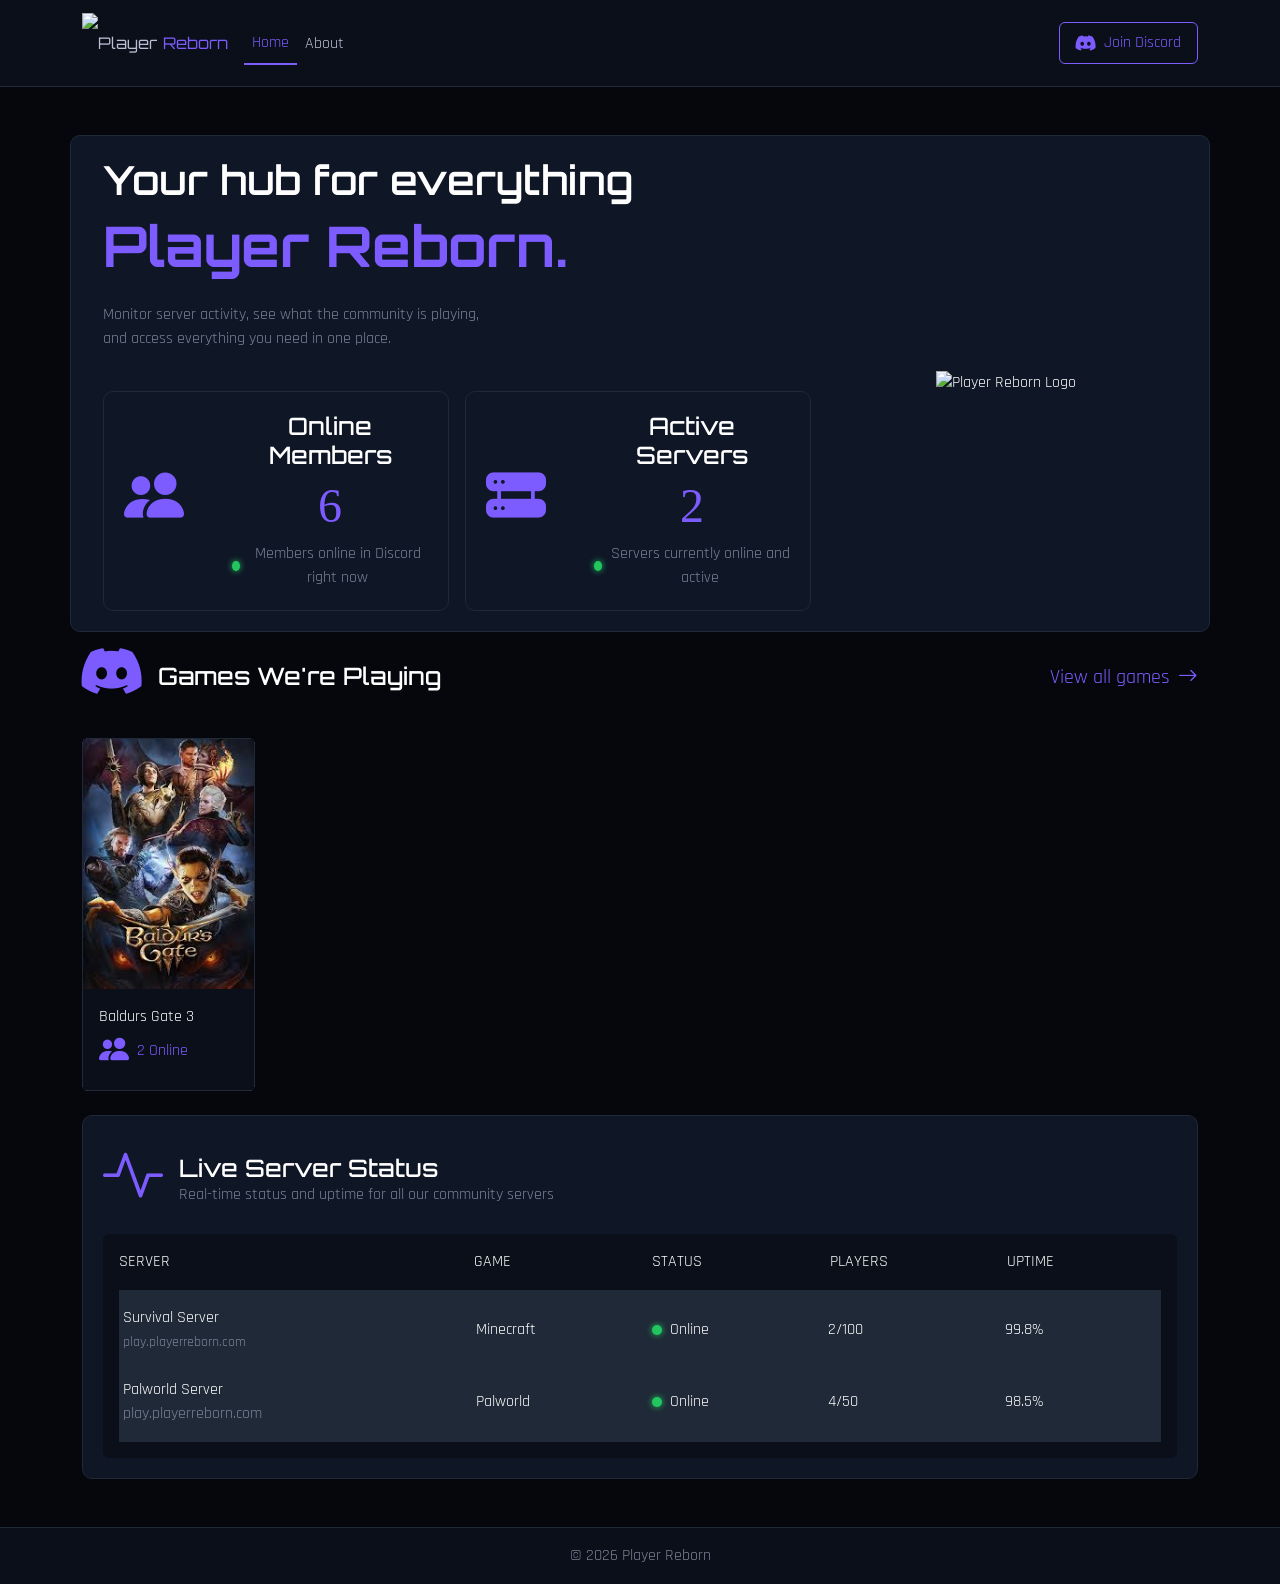
==== index.html @ 0e2b59da "Added blank space on the sides of the pages for readability" ====
<!DOCTYPE html>
<html lang="en">

<head>
	<meta charset="utf-8">
	<title>Player Reborn</title>
	<meta name="viewport" content="width=device-width, initial-scale=1">

	<!-- Bootstrap -->
	<link href="https://cdn.jsdelivr.net/npm/bootstrap@5.3.8/dist/css/bootstrap.min.css" rel="stylesheet">
	<link rel="stylesheet" href="https://cdn.jsdelivr.net/npm/bootstrap-icons@1.11.3/font/bootstrap-icons.css">

	<!-- CSS -->
	<link rel="stylesheet" href="css/styles.css">

	<!-- Fonts -->
	<link
		href="https://fonts.googleapis.com/css2?family=Orbitron:wght@400..900&family=Rajdhani:wght@300;400;500;600;700&display=swap"
		rel="stylesheet">
</head>

<body>

	<!-- NAVBAR -->
	<nav class="navbar navbar-expand-lg">

		<div class="container">

			<a class="navbar-brand d-flex align-items-center" href="index.html">
				<img src="assets/images/player-reborn/logo.png" height="60">
				<span class="brand-text">
					Player<span class="highlight">Reborn</span>
				</span>
			</a>

			<button class="navbar-toggler" type="button" data-bs-toggle="collapse" data-bs-target="#nav"
				aria-controls="nav" aria-expanded="false">
				<span class="navbar-toggler-icon"></span>
			</button>

			<div class="collapse navbar-collapse" id="nav">
				<ul class="navbar-nav me-auto">
					<li class="nav-item"><a href="index.html" class="nav-link active">Home</a></li>
					<li class="nav-item"><a href="about.html" class="nav-link">About</a></li>
				</ul>

				<a href="https://discord.gg/playerreborn" target="_blank" class="btn join-btn">
					<i class="bi bi-discord icon-discord me-2"></i>
					Join Discord
				</a>
			</div>

		</div>
	</nav>

	<!-- HERO -->
	<section class="container mt-5">

		<div class="card-box hero-background row align-items-center">

			<div class="d-flex flex-column col-lg-8">

				<div class="col-lg-9">
					<h1 class="hero-title">Your hub for everything</h1>
					<h1 class="hero-brand highlight mb-4">Player Reborn.</h1>

					<p class="muted hero-text">
						Monitor server activity, see what the community is playing, and access
						everything you need in one place.
					</p>
				</div>

				<div class="row g-3 mt-2">

					<!-- Online Members -->
					<div class="col-md-6">
						<div class="card-box d-flex justify-content-center align-items-center h-100">

							<i class="bi bi-people-fill icon-large me-5"></i>

							<div class="d-flex flex-column text-center">
								<h4 class="m-0">Online Members</h4>

								<span class="highlight" id="online-count">6</span>

								<div class="d-flex align-items-center justify-content-center">
									<span class="status-dot status-online"></span>

									<p class="muted m-0 ms-2">
										Members online in Discord right now
									</p>
								</div>
							</div>

						</div>
					</div>

					<!-- Online Servers -->
					<div class="col-md-6">
						<div class="card-box d-flex justify-content-center align-items-center h-100">

							<i class="bi bi-hdd-rack-fill icon-large me-5"></i>

							<div class="d-flex flex-column text-center">
								<h4 class="m-0">Active Servers</h4>

								<span class="highlight" id="server-count">2</span>

								<div class="d-flex align-items-center justify-content-center">
									<span class="status-dot status-online"></span>

									<p class="muted m-0 ms-2">
										Servers currently online and active
									</p>
								</div>
							</div>

						</div>
					</div>

				</div>

			</div>

			<!-- Hero Logo -->
			<div class="col-lg-4 text-center mt-4 mt-lg-0">
				<img src="assets/images/player-reborn/logo.png" alt="Player Reborn Logo" class="img-fluid"
					style="max-height: 400px;">
			</div>

		</div>
	</section>

	<!-- GRID -->
	<section class="container mb-5">

		<!-- GAMES WERE PLAYING -->
		<div class="d-flex align-items-center mb-3">
			<i class="bi bi-discord icon-discord-large me-3 highlight"></i>
			<h4 class="m-0">Games We're Playing</h4>
			<div class="d-flex align-items-center ms-auto text-center view-games">
				<a href="#" class="nav-link highlight">View all games</a>
				<i class="bi bi-arrow-right ms-2 highlight"></i>
			</div>
		</div>

		<!-- GAMES -->
		<div class="row g-3 mb-4">

			<!-- Baldurs Gate 3 -->
			<div class="col-lg-2 col-md-4 col-6">
				<div class="card h-100">
					<img src="assets/images/game-cover/baldurs-gate-3.jpeg" alt="baldurs gate 3 cover art" height="250"
						width="100%">

					<div class="card-body">
						<p class="mb-0">Baldurs Gate 3</p>

						<div class="d-flex align-items-center">
							<i class="bi bi-people-fill icon"></i>
							<p class="m-0 ms-2 highlight">2 Online</p>
						</div>
					</div>
				</div>
			</div>

		</div>

		<!-- SERVERS -->
		<div class="card-box">

			<!-- Header -->
			<div class="d-flex align-items-center mb-2">
				<i class="bi bi-activity icon-large me-3"></i>
				<div>
					<h4 class="m-0">Live Server Status</h4>
					<p class="muted m-0">
						Real-time status and uptime for all our community servers
					</p>
				</div>
			</div>

			<!-- Table Container -->
			<div class="p-3 rounded dark">

				<!-- Column Labels -->
				<div class="row mb-3 server-tags">
					<div class="col-md-4 col-12">SERVER</div>
					<div class="col-md-2 col-3">GAME</div>
					<div class="col-md-2 col-3">STATUS</div>
					<div class="col-md-2 col-3">PLAYERS</div>
					<div class="col-md-2 col-3">UPTIME</div>
				</div>

				<!-- Server List -->
				<div class="midnight-slate px-1 py-2 server-list">

					<!-- Row 1 -->
					<div class="row align-items-center mb-4 mt-2">

						<div class="col-md-4 col-12">
							<div>Survival Server</div>
							<small class="muted">play.playerreborn.com</small>
						</div>

						<div class="col-md-2 col-3">Minecraft</div>

						<div class="col-md-2 col-3 d-flex align-items-center">
							<span class="status-dot status-online me-2"></span>
							<span>Online</span>
						</div>

						<div class="col-md-2 col-3">2/100</div>

						<div class="col-md-2 col-3">99.8%</div>

					</div>

					<!-- Row 2 -->
					<div class="row align-items-center mb-2">

						<div class="col-md-4 col-12">
							<div>Palworld Server</div>
							<span class="muted">play.playerreborn.com</span>
						</div>

						<div class="col-md-2 col-3">
							<div>Palworld</div>
						</div>

						<div class="col-md-2 col-3 d-flex align-items-center">
							<span class="status-dot status-online me-2"></span>
							<span>Online</span>
						</div>

						<div class="col-md-2 col-3">4/50</div>

						<div class="col-md-2 col-3">98.5%</div>

					</div>

				</div>
			</div>

		</div>
	</section>

	<!-- Footer -->
	<footer class="text-center py-3">
		© 2026 Player Reborn
	</footer>

	<script src="https://cdn.jsdelivr.net/npm/bootstrap@5.3.8/dist/js/bootstrap.bundle.min.js"></script>
	<script src="script.js"></script>

</body>

</html>
---- css/styles.css ----
/* ================= ROOT ================= */
:root {
  --bg: #05070d;
  --bg-secondary: #0b0f1a;
  --card: #0f1626;
  --accent: #7c5cff;
  --accent-light: #9b7bff;
  --text: #ffffff;
  --text-muted: #7a8194;
  /* --border: rgba(255, 255, 255, 0.08); */
  --border: #1f2937;
}

/* ================= BACKGROUNDS ================== */
.dark {
  background-color: var(--bg-secondary);
}

.midnight-slate {
  background-color: #1f2937;
}

/* ================= GLOBAL RESET ================= */
html,
body {
  height: 100%;
}

body {
  margin: 0;
  background-color: var(--bg);
  color: var(--text);
  font-family: "Rajdhani", sans-serif;
}

/* Force ALL text to be readable */
h1,
h2,
h3,
h4,
h5,
h6,
p,
li,
span,
a {
  color: inherit;
}

h1,
h2,
h3,
h4,
h5,
h6 {
  color: var(--text);
  font-family: "Orbitron", sans-serif;
}

/* ================= NAVBAR ================= */

.brand-text {
  font-family: "Orbitron", sans-serif;
  font-size: 16px;
  line-height: 1;
  display: flex;
  align-items: center;
}

.brand-text .highlight {
  margin-left: 6px;
}

.brand-text:hover {
  /* color: var(--text); */
}

.navbar-brand {
  text-decoration: none;
}

.navbar-brand:hover {
  color: inherit; /* prevents weird hover on "Player" */
}

.navbar {
  background-color: var(--bg-secondary);
  border-bottom: 1px solid var(--border);
}

.navbar-brand,
.nav-link {
  color: #b9c0d4;
  transition: 0.2s ease;
}

.navbar .nav-link:hover {
  color: var(--accent-light);
}

.nav-link.active {
  color: var(--accent) !important;
  border-bottom: 2px solid var(--accent);
}

.nav-link.active:hover {
  color: var(--accent-light) !important;
}

.navbar-nav {
  align-items: center;
  margin-top: 1.1%;
}

/* Fix Bootstrap toggler icon (it disappears on dark bg otherwise) */
.navbar-toggler {
  border-color: rgba(255, 255, 255, 0.2);
}

.navbar-toggler-icon {
  filter: invert(1);
}

/* ================= ICONS ================== */
.icon {
  font-size: 30px;
  color: var(--accent);
}

.icon-large {
  font-size: 60px;
  color: var(--accent);
}

.icon-discord {
  font-size: 20px;
  color: inherit;
  display: flex;
  align-items: center;
}

.icon-discord-large {
  font-size: 60px;
  color: var(--accent);
}

.view-games {
  font-size: 20px;
}

/* ================= BUTTON ================= */
.join-btn {
  background-color: var(--bg-secondary);
  color: var(--accent);
  border: 1px var(--accent) solid;
  padding: 8px 16px;
  transition: 0.2s ease;
  max-width: auto;
  display: inline-flex;
}

.join-btn:hover {
  background-color: var(--accent);
  box-shadow: 0 0 10px rgba(124, 92, 255, 0.6);
  color: var(--text);
}

/* ================= CARD / BOX ================= */
.card-box {
  background-color: var(--card);
  border: 1px solid var(--border);
  border-radius: 10px;
  padding: 20px;
  transition: 0.2s ease;
}

.card-box:hover {
  border-color: var(--accent);
  transform: translateY(-4px);
}

.card-highlight {
  border-left: 4px solid var(--accent);
}

.card-body {
  background-color: var(--bg-secondary);
  color: var(--text);
}

.card {
  --bs-card-border-color: #1f2937;
}

.card:hover {
  border-color: var(--accent);
  transform: translateY(-4px);
}
/* ================= DIVIDER ================= */
.divider {
  height: 2px;
  width: 60%;
  background: linear-gradient(to right, var(--accent), transparent);
  margin: 10px 0 20px;
}

/* ================= TEXT ================= */
.muted {
  color: var(--text-muted);
}

.highlight {
  color: var(--accent);
}

#online-count {
  color: var(--accent);
  font-family: "Inter";
  font-size: 3rem;
}

#server-count {
  color: var(--accent);
  font-family: "Inter";
  font-size: 3rem;
}
/* ================ HERO ================== */

.hero-background {
  background-image: url("../assets/images/player-reborn/background.png");
}

.hero-title {
  font-size: 2.5rem;
  font-weight: 600;
}

.hero-brand {
  font-size: 3.5rem;
  font-weight: 700;
}

.hero-text {
  max-width: 400px;
}

/* ================= LIST ================= */
ul {
  padding-left: 0;
  list-style: none;
}

li {
  margin-bottom: 8px;
  color: #b9c0d4;
}

/* ============ ONLINE/OFFLINE =========== */
.status-dot {
  height: 10px;
  width: 10px;
  border-radius: 50%;
}

.status-online {
  background-color: #22c55e;
  box-shadow: 0 0 6px #22c55e;
  animation: pulse 1.5s infinite;
}

.status-offline {
  background-color: #6b7280;
}

/* ================= FOOTER ================= */
footer {
  background-color: var(--bg-secondary);
  color: var(--text-muted);
  border-top: 1px solid var(--border);
}

@media (max-width: 500px) {
  .join-btn {
    width: auto;
    display: inline-flex;
    margin-top: 10px;
    margin-bottom: 10px;
  }

  .navbar-collapse {
    align-items: center;
    text-align: center;
  }

  .status-dot {
    padding: 5px;
  }

  .server-tags {
    text-align: center;
  }

  .server-list {
    text-align: center;
  }
}

@keyframes pulse {
  0% {
    box-shadow: 0 0 0 0 rgba(34, 197, 94, 0.7);
  }

  70% {
    box-shadow: 0 0 0 6px rgba(34, 197, 94, 0);
  }

  100% {
    box-shadow: 0 0 0 0 rgba(34, 197, 94, 0);
  }
}
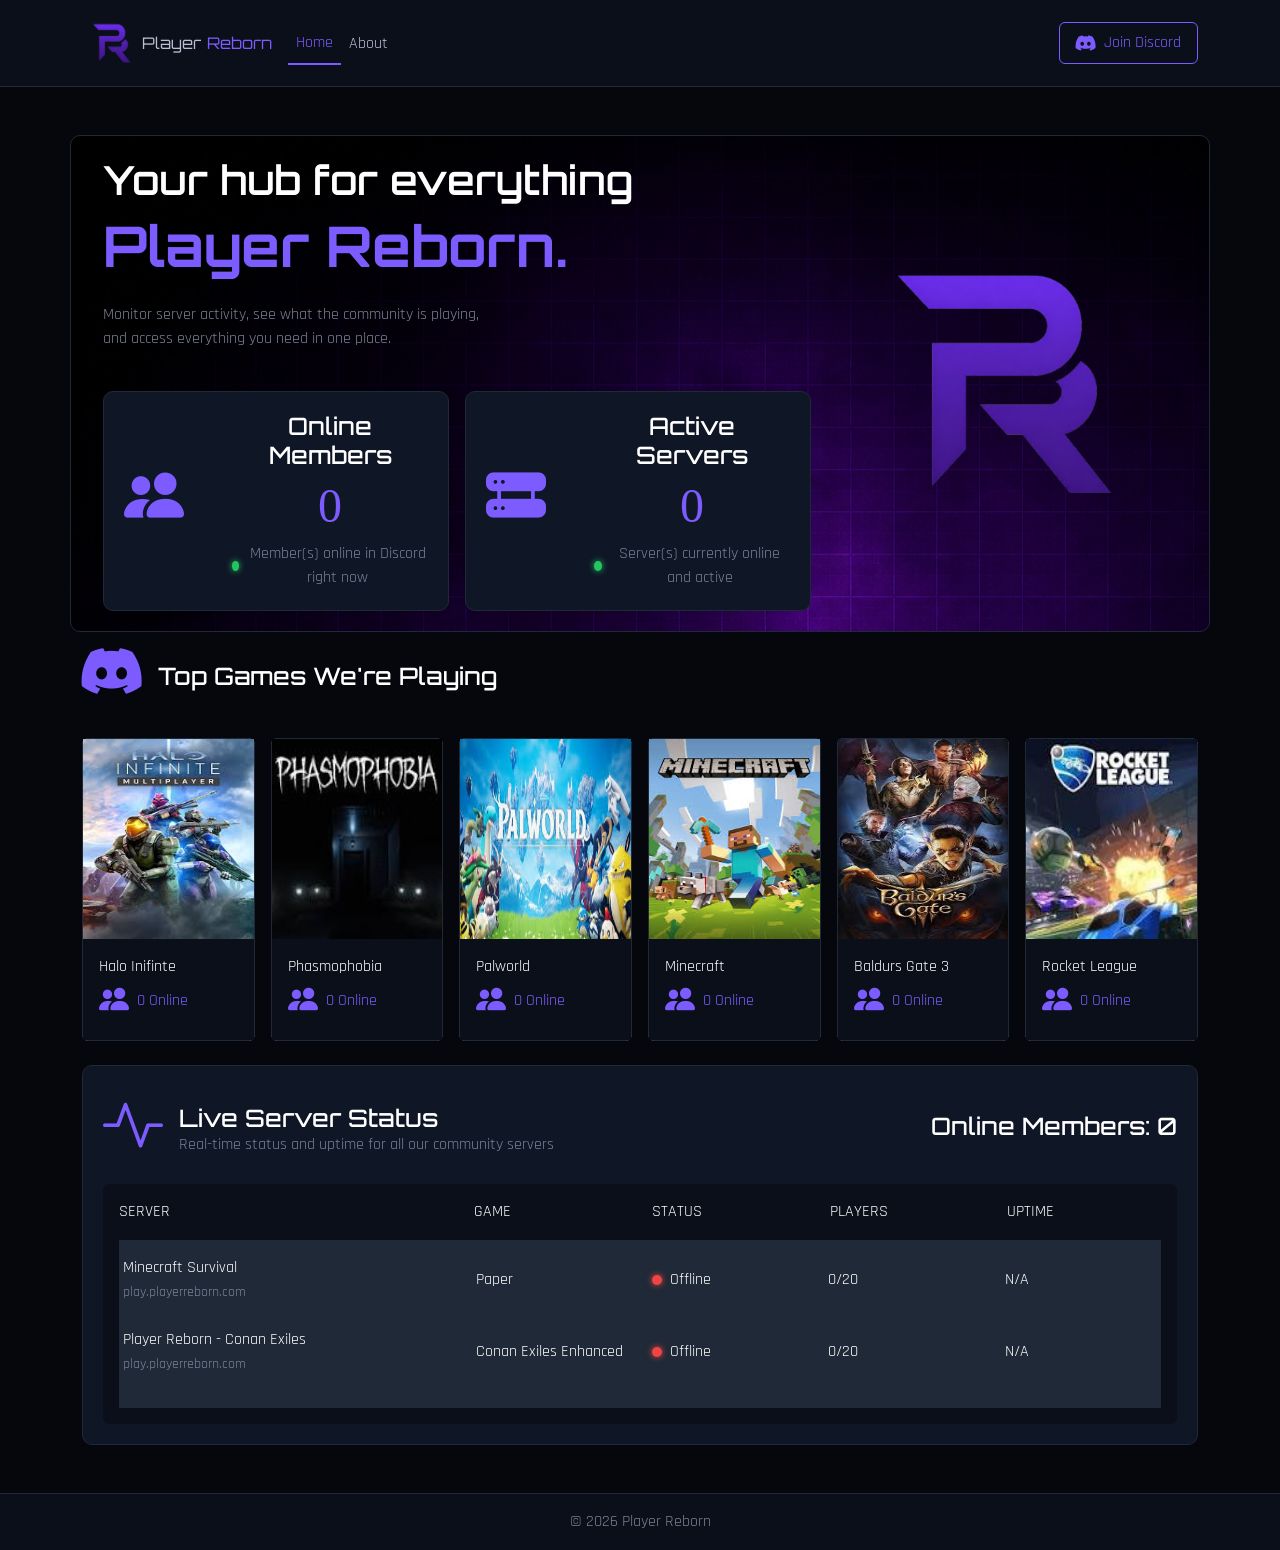
==== commit cb34f81f: "Connect homepage to live backend API" ====
--- a/index.html
+++ b/index.html
@@ -87,7 +87,7 @@
 									<span class="status-dot status-online"></span>
 
 									<p class="muted m-0 ms-2">
-										Members online in Discord right now
+										Member(s) online in Discord right now
 									</p>
 								</div>
 							</div>
@@ -104,13 +104,13 @@
 							<div class="d-flex flex-column text-center">
 								<h4 class="m-0">Active Servers</h4>
 
-								<span class="highlight" id="server-count">2</span>
+								<span class="highlight" id="server-count"></span>
 
 								<div class="d-flex align-items-center justify-content-center">
 									<span class="status-dot status-online"></span>
 
 									<p class="muted m-0 ms-2">
-										Servers currently online and active
+										Server(s) currently online and active
 									</p>
 								</div>
 							</div>
@@ -123,7 +123,7 @@
 			</div>
 
 			<!-- Hero Logo -->
-			<div class="col-lg-4 text-center mt-4 mt-lg-0">
+			<div class="col-lg-4 text-center mt-4 mt-lg-0 hero-logo">
 				<img src="assets/images/player-reborn/logo.png" alt="Player Reborn Logo" class="img-fluid"
 					style="max-height: 400px;">
 			</div>
@@ -137,34 +137,15 @@
 		<!-- GAMES WERE PLAYING -->
 		<div class="d-flex align-items-center mb-3">
 			<i class="bi bi-discord icon-discord-large me-3 highlight"></i>
-			<h4 class="m-0">Games We're Playing</h4>
-			<div class="d-flex align-items-center ms-auto text-center view-games">
-				<a href="#" class="nav-link highlight">View all games</a>
-				<i class="bi bi-arrow-right ms-2 highlight"></i>
-			</div>
+			<h4 class="m-0">Top Games We're Playing</h4>
 		</div>
 
 		<!-- GAMES -->
-		<div class="row g-3 mb-4">
-
-			<!-- Baldurs Gate 3 -->
-			<div class="col-lg-2 col-md-4 col-6">
-				<div class="card h-100">
-					<img src="assets/images/game-cover/baldurs-gate-3.jpeg" alt="baldurs gate 3 cover art" height="250"
-						width="100%">
-
-					<div class="card-body">
-						<p class="mb-0">Baldurs Gate 3</p>
-
-						<div class="d-flex align-items-center">
-							<i class="bi bi-people-fill icon"></i>
-							<p class="m-0 ms-2 highlight">2 Online</p>
-						</div>
-					</div>
-				</div>
-			</div>
+		<div class="row g-3 mb-4" id="game-container">
 
 		</div>
+
+
 
 		<!-- SERVERS -->
 		<div class="card-box">
@@ -178,6 +159,7 @@
 						Real-time status and uptime for all our community servers
 					</p>
 				</div>
+				<h4 class="ms-auto">Online Members: <span class="online-server-count"></span></h4>
 			</div>
 
 			<!-- Table Container -->
@@ -193,53 +175,10 @@
 				</div>
 
 				<!-- Server List -->
-				<div class="midnight-slate px-1 py-2 server-list">
-
-					<!-- Row 1 -->
-					<div class="row align-items-center mb-4 mt-2">
-
-						<div class="col-md-4 col-12">
-							<div>Survival Server</div>
-							<small class="muted">play.playerreborn.com</small>
-						</div>
-
-						<div class="col-md-2 col-3">Minecraft</div>
-
-						<div class="col-md-2 col-3 d-flex align-items-center">
-							<span class="status-dot status-online me-2"></span>
-							<span>Online</span>
-						</div>
-
-						<div class="col-md-2 col-3">2/100</div>
-
-						<div class="col-md-2 col-3">99.8%</div>
-
-					</div>
-
-					<!-- Row 2 -->
-					<div class="row align-items-center mb-2">
-
-						<div class="col-md-4 col-12">
-							<div>Palworld Server</div>
-							<span class="muted">play.playerreborn.com</span>
-						</div>
-
-						<div class="col-md-2 col-3">
-							<div>Palworld</div>
-						</div>
-
-						<div class="col-md-2 col-3 d-flex align-items-center">
-							<span class="status-dot status-online me-2"></span>
-							<span>Online</span>
-						</div>
-
-						<div class="col-md-2 col-3">4/50</div>
-
-						<div class="col-md-2 col-3">98.5%</div>
-
-					</div>
+				<div class="midnight-slate px-1 py-2 server-list" id="server-container">
 
 				</div>
+
 			</div>
 
 		</div>
--- a/css/styles.css
+++ b/css/styles.css
@@ -269,7 +269,8 @@
 }
 
 .status-offline {
-  background-color: #6b7280;
+  background-color: #ef4444;
+  box-shadow: 0 0 6px #ef4444;
 }
 
 /* ================= FOOTER ================= */
@@ -279,7 +280,7 @@
   border-top: 1px solid var(--border);
 }
 
-@media (max-width: 500px) {
+@media (max-width: 820px) {
   .join-btn {
     width: auto;
     display: inline-flex;
@@ -303,6 +304,10 @@
   .server-list {
     text-align: center;
   }
+
+  .hero-logo {
+    display: none;
+  }
 }
 
 @keyframes pulse {
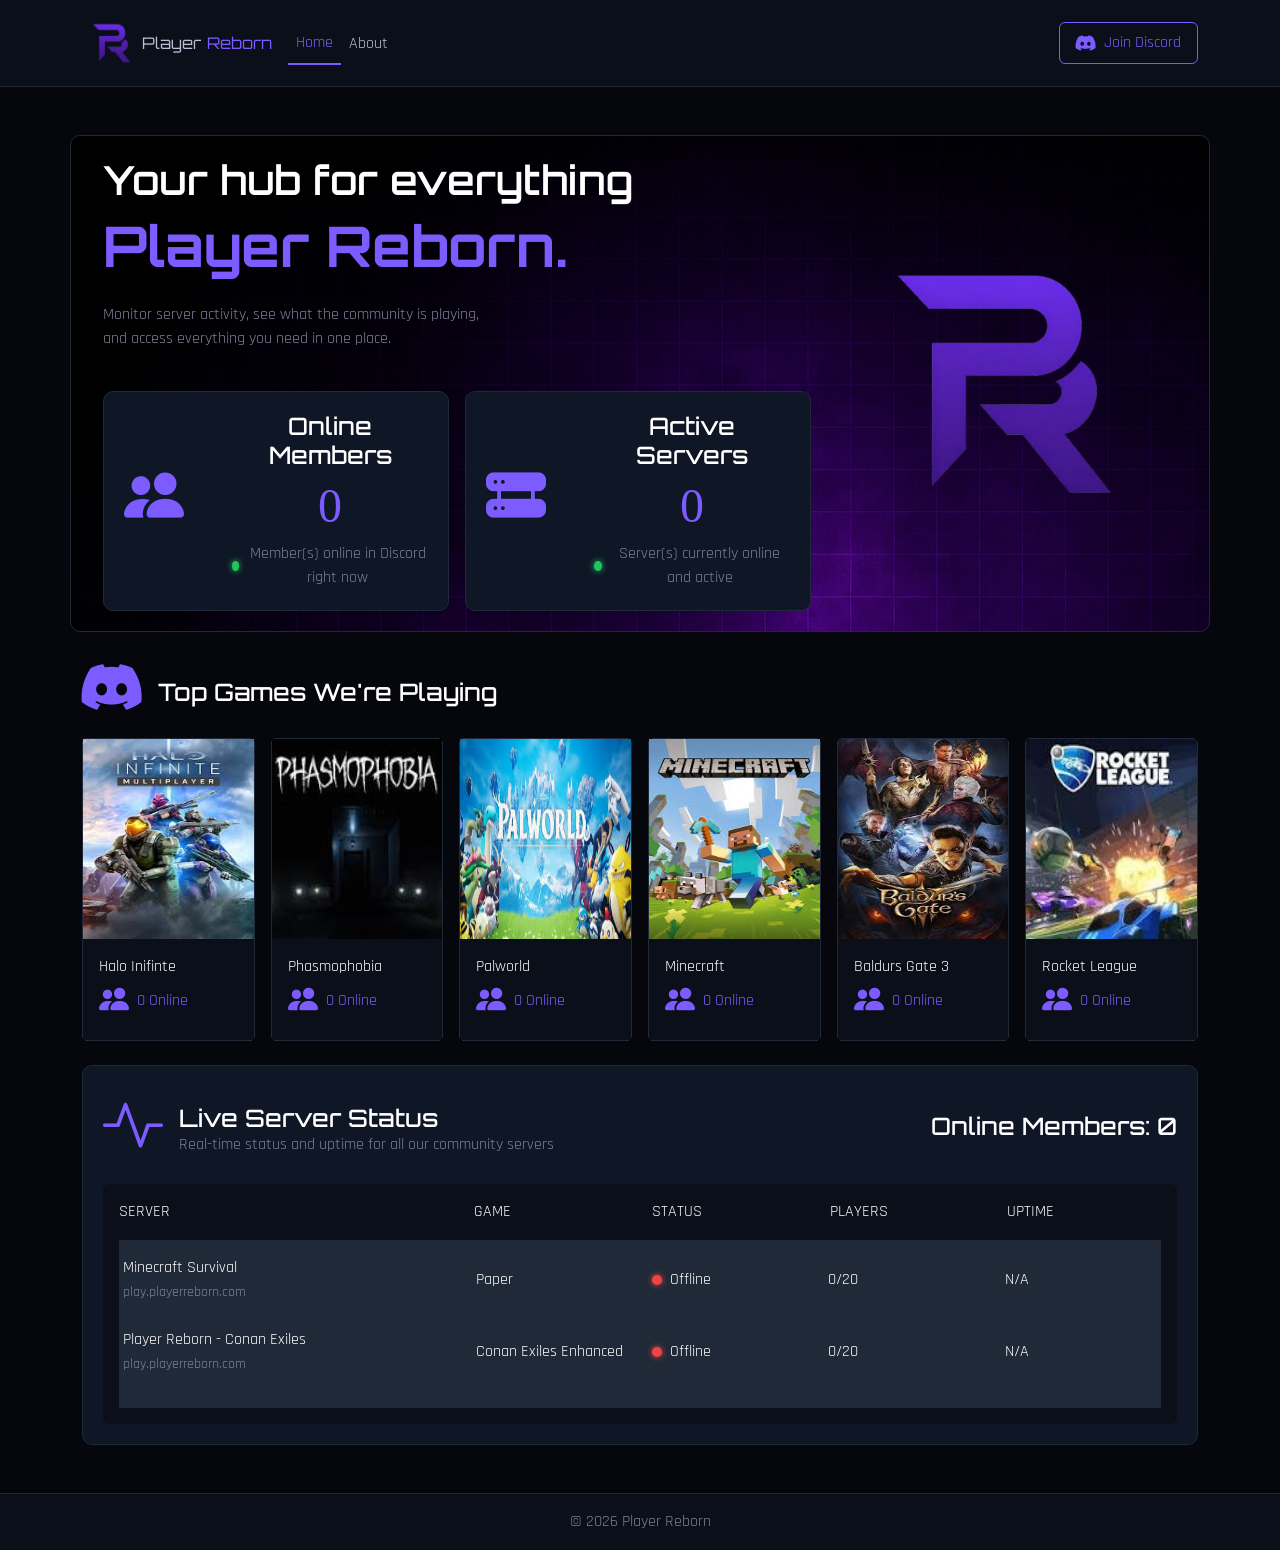
==== commit 8dd11d13: "feat: rewrite About page content and refine page spacing" ====
--- a/index.html
+++ b/index.html
@@ -12,6 +12,10 @@
 
 	<!-- CSS -->
 	<link rel="stylesheet" href="css/styles.css">
+
+	<!-- Favicon -->
+	<link rel="icon" type="image/png" href="assets/images/player-reborn/logo.png">
+	
 
 	<!-- Fonts -->
 	<link
@@ -135,7 +139,7 @@
 	<section class="container mb-5">
 
 		<!-- GAMES WERE PLAYING -->
-		<div class="d-flex align-items-center mb-3">
+		<div class="d-flex align-items-center mt-3">
 			<i class="bi bi-discord icon-discord-large me-3 highlight"></i>
 			<h4 class="m-0">Top Games We're Playing</h4>
 		</div>
@@ -144,8 +148,6 @@
 		<div class="row g-3 mb-4" id="game-container">
 
 		</div>
-
-
 
 		<!-- SERVERS -->
 		<div class="card-box">
